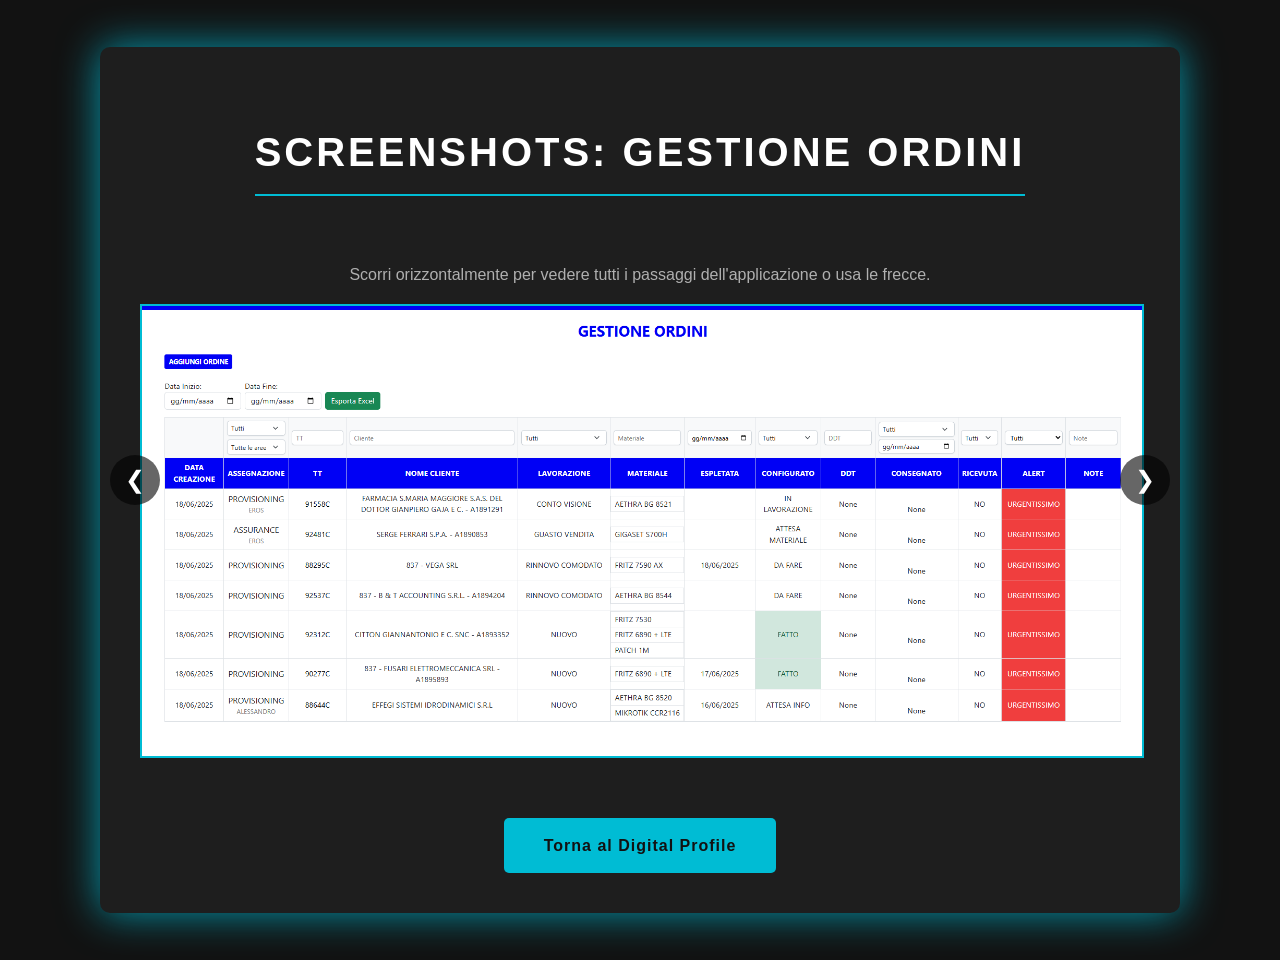
==== progetto1-screenshots.html @ 1b7b451c "Aggiunti files" ====
<!DOCTYPE html>
<html lang="it">
  <head>
    <meta charset="UTF-8" />
    <meta name="viewport" content="width=device-width, initial-scale=1.0" />
    <title>Screenshots: Gestionale Ordini</title>
    <link rel="stylesheet" href="style.css" />
    <style>
      /* Stile specifico per questa pagina, che usa elementi dal CSS principale */
      body {
        background-color: var(--primary-dark);
        color: var(--text-light);
        display: flex;
        justify-content: center;
        align-items: center;
        min-height: 100vh;
        margin: 0;
        padding: 30px 0;
        font-family: "Inter", sans-serif;
        overflow-x: hidden; /* Per prevenire lo scroll orizzontale non desiderato su mobile */
      }

      .lightbox-content-page {
        background-color: var(--secondary-dark);
        padding: 40px;
        border-radius: 10px;
        max-width: 90%;
        width: 1000px; /* Larghezza maggiore per la galleria */
        text-align: center;
        box-shadow: 0 0 40px rgba(0, 188, 212, 0.8); /* Ombra azzurra */
        position: relative; /* Necessario per posizionare i pulsanti */
      }

      /* Sovrascrivi lo stile della galleria nel contesto di questa pagina */
      .screenshot-gallery-modal {
        height: 450px; /* Altezza maggiore */
        border: 2px solid var(--accent);
        margin-bottom: 30px;
        position: relative; /* Per posizionare le frecce se fossero interne */

        /* Le proprietà di scorrimento (display: flex, overflow-x: scroll, ecc.)
               sono già definite nel file style2.css sotto .screenshot-gallery-modal */
      }

      @media (max-width: 768px) {
        .screenshot-gallery-modal {
          height: 300px;
        }
        .lightbox-content-page {
          padding: 20px;
        }
      }
    </style>
  </head>
  <body>
    <div class="lightbox-content-page">
      <h2>Screenshots: Gestione Ordini</h2>
      <p style="color: var(--text-muted)">
        Scorri orizzontalmente per vedere tutti i passaggi dell'applicazione o
        usa le frecce.
      </p>

      <div class="screenshot-gallery-modal" id="galleryPage">
        <img
          src="Dashboard.png"
          alt="Gestionale Ordini - Dashboard"
          class="gallery-image-modal"
        />
        <img
          src="MAC.png"
          alt="Gestionale Ordini - Pagina Ordini"
          class="gallery-image-modal"
        />
        <img
          src="Utenti.png"
          alt="Gestionale Ordini - Form Esportazione"
          class="gallery-image-modal"
        />
        <img
          src="Materiale.png"
          alt="Gestionale Ordini - Report Finale"
          class="gallery-image-modal"
        />
      </div>

      <button
        class="nav-button prev"
        onclick="scrollGallery('galleryPage', -1)"
      >
        &#10094;
      </button>
      <button class="nav-button next" onclick="scrollGallery('galleryPage', 1)">
        &#10095;
      </button>

      <a href="index.html" class="cta-button"
        >Torna al Digital Profile</a
      >
    </div>

    <script>
      function scrollGallery(galleryId, direction) {
        const gallery = document.getElementById(galleryId);
        if (!gallery) return;

        const scrollAmount = gallery.clientWidth;

        gallery.scrollBy({
          left: scrollAmount * direction,
          behavior: "smooth",
        });
      }
    </script>
  </body>
</html>
---- style.css ----
/* --- COLORI E FONT (AZZURRO) --- */
:root {
  /* Palette Tech Noir / Moderno (con Azzurro Brillante) */
  --primary-dark: #121212; /* Nero Profondo per sfondo principale */
  --secondary-dark: #1e1e1e; /* Grigio Molto Scuro per le sezioni alternate */
  --text-light: #ffffff; /* Testo bianco puro */
  --text-muted: #b0b0b0; /* Grigio chiaro per sottotitoli e bordi */
  --accent: #00bcd4; /* AZZURRO BRILLANTE: Accento */
  --accent-hover: #0097a7; /* Versione più scura al passaggio del mouse */
}

body {
  font-family: "Inter", "Segoe UI", Tahoma, Geneva, Verdana, sans-serif;
  margin: 0;
  padding: 0;
  background-color: var(--primary-dark);
  color: var(--text-light);
  line-height: 1.6;
}

.container {
  width: 90%;
  max-width: 1200px;
  margin: 0 auto;
  padding: 20px 0;
}

/* --- HEADER / NAVIGAZIONE --- */
header {
  background-color: var(--primary-dark);
  border-bottom: 2px solid var(--secondary-dark);
  padding: 15px 0;
  position: sticky;
  top: 0;
  z-index: 1000;
  box-shadow: 0 4px 10px rgba(0, 0, 0, 0.4);
}

header .container {
  display: flex;
  justify-content: space-between;
  align-items: center;
}

header h1 {
  margin: 0;
  font-size: 1.8em;
  color: var(--accent);
  letter-spacing: 1px;
  flex-shrink: 0;
}

nav ul {
  list-style: none;
  padding: 0;
  margin: 0;
  display: flex;
}

nav ul li a {
  color: var(--text-muted);
  text-decoration: none;
  font-weight: 500;
  margin-left: 30px;
  padding-bottom: 5px;
  transition: color 0.3s;
}

nav ul li a:hover {
  color: var(--accent);
  border-bottom: 2px solid var(--accent);
}

/* --- SEZIONI GENERALI --- */
section {
  padding: 100px 0;
  text-align: center;
}

#about,
#education {
  background-color: var(--secondary-dark);
}

h2 {
  font-size: 2.5em;
  margin-bottom: 50px;
  color: var(--text-light);
  text-transform: uppercase;
  letter-spacing: 3px;
  border-bottom: 2px solid var(--accent);
  display: inline-block;
  padding-bottom: 10px;
}

/* --- HERO SECTION --- */
.hero {
  background-color: var(--primary-dark);
  padding: 150px 0;
}

.hero-content {
  max-width: 800px;
  margin: 0 auto;
  display: flex;
  flex-direction: column;
  align-items: center;
  justify-content: center;
}

.profile-pic {
  width: 200px;
  height: 200px;
  border-radius: 50%;
  object-fit: cover;
  margin-bottom: 30px;
  border: 5px solid var(--accent);
  box-shadow: 0 0 20px rgba(0, 188, 212, 0.6);
}

.hero h2 {
  font-size: 3.5em;
  color: var(--text-light);
  margin-bottom: 10px;
  border-bottom: none;
}

.hero p {
  font-size: 1.4em;
  color: var(--accent);
  margin-bottom: 30px;
}

.social-link {
  color: var(--accent);
  text-decoration: none;
  margin: 0 15px;
  font-weight: bold;
  transition: color 0.3s;
}

.social-link:hover {
  color: var(--text-light);
}

/* --- CTA BUTTON --- */
.cta-button {
  display: inline-block;
  background-color: var(--accent);
  color: var(--primary-dark);
  padding: 15px 40px;
  text-decoration: none;
  border-radius: 5px;
  margin-top: 30px;
  font-weight: bold;
  letter-spacing: 1px;
  transition: background-color 0.3s, box-shadow 0.3s;
}

.cta-button:hover {
  background-color: var(--accent-hover);
  box-shadow: 0 0 15px rgba(0, 188, 212, 0.8);
}

/* --- ABOUT SECTION --- */
.about-text {
  max-width: 900px;
  margin: 0 auto;
  text-align: left;
}

.about-text p {
  margin-bottom: 20px;
  color: var(--text-muted);
}

/* --- EDUCATION/EXPERIENCE SECTION --- */
.section-block {
  text-align: left;
  max-width: 900px;
  margin: 40px auto;
  padding: 30px;
  background-color: var(--primary-dark);
  border-radius: 10px;
  box-shadow: 0 0 10px rgba(0, 0, 0, 0.5);
  border: 1px solid var(--secondary-dark);
}

.section-block h3 {
  color: var(--accent);
  padding-bottom: 10px;
  margin-bottom: 20px;
}

.entry {
  margin-bottom: 30px;
  padding-left: 15px;
  border-left: 3px solid var(--accent-hover);
}

.entry h4 {
  color: var(--text-light);
  margin-bottom: 5px;
  font-size: 1.3em;
}

.entry .meta {
  color: var(--text-muted);
  font-style: italic;
  margin-bottom: 15px;
  display: block;
}

.entry ul {
  list-style: none;
  padding-left: 0;
}

.entry li:before {
  content: "→";
  color: var(--accent);
  font-weight: bold;
  display: inline-block;
  width: 1em;
  margin-left: -1em;
}

/* --- SKILLS GRID --- */
.skills-grid {
  display: flex;
  justify-content: center;
  gap: 40px;
  margin-bottom: 60px;
}

.skill-category {
  text-align: left;
  background-color: var(--primary-dark);
  padding: 30px;
  border-radius: 10px;
  width: 350px;
  box-shadow: 0 0 15px rgba(0, 188, 212, 0.2);
}

.skill-category h3 {
  color: var(--accent);
  font-size: 1.8em;
  margin-top: 0;
  border-bottom: 1px solid var(--text-muted);
  padding-bottom: 10px;
}

.skill-category ul {
  list-style: none;
  padding: 0;
}

.skill-category li {
  padding: 10px 0;
  border-bottom: 1px dashed var(--secondary-dark);
  color: var(--text-light);
}

/* --- PORTFOLIO --- */
.portfolio {
  background-color: var(--primary-dark);
}

.project-grid {
  display: grid;
  grid-template-columns: repeat(auto-fit, minmax(350px, 1fr));
  gap: 40px;
  margin-top: 60px;
}

.project-card {
  background-color: var(--secondary-dark);
  padding: 25px;
  border-radius: 10px;
  text-align: left;
  transition: transform 0.3s, box-shadow 0.3s;
  border-top: 5px solid var(--accent);
}

.project-card:hover {
  transform: translateY(-8px);
  box-shadow: 0 15px 30px rgba(0, 0, 0, 0.7);
}

/* Placeholder visivo per la galleria nella card principale */
.screenshot-placeholder {
  width: 100%;
  height: 200px;
  background-color: #2a2a2a;
  color: var(--text-muted);
  display: flex;
  align-items: center;
  justify-content: center;
  border-radius: 5px;
  margin-bottom: 15px;
  font-style: italic;
  font-size: 0.9em;
}

.project-card h3 {
  color: var(--accent);
  margin-top: 0;
}

.lightbox-trigger {
  color: var(--accent);
  text-decoration: underline;
  cursor: pointer;
  font-weight: bold;
  display: inline-block;
  margin-top: 10px;
}

.lightbox-trigger:hover {
  color: var(--text-light);
}

/* --- CONTATTI (FORM) --- */
.contact {
  background-color: var(--secondary-dark);
}

.contact form {
  display: flex;
  flex-direction: column;
  max-width: 500px;
  margin: 0 auto;
  text-align: left;
}

.contact input[type="text"],
.contact input[type="email"],
.contact textarea {
  padding: 18px;
  margin-bottom: 25px;
  border: 1px solid var(--accent);
  border-radius: 5px;
  background-color: #2a2a2a;
  color: var(--text-light);
  font-size: 1em;
  transition: border-color 0.3s;
}

.contact input:focus,
.contact textarea:focus {
  border-color: var(--text-light);
  outline: none;
  box-shadow: 0 0 10px rgba(0, 188, 212, 0.5);
}

.contact input::placeholder,
.contact textarea::placeholder {
  color: var(--text-muted);
  opacity: 1;
}

/* --- FOOTER --- */
footer {
  background-color: var(--primary-dark);
  border-top: 2px solid var(--secondary-dark);
  padding: 30px 0;
  text-align: center;
  font-size: 0.9em;
  color: var(--text-muted);
}

footer a {
  color: var(--accent);
  text-decoration: none;
}

/* --- STILI DELLA GALLERIA SCORREVOLE (Usati in progetto1-screenshots.html) --- */

.screenshot-gallery-modal {
  position: relative;
  display: flex;
  overflow-x: scroll;
  overflow-y: hidden;
  width: 100%;
  scroll-snap-type: x mandatory;
}

.gallery-image-modal {
  flex-shrink: 0;
  width: 100%;
  height: 100%;
  /* AGGIORNATO: Riempie completamente l'area eliminando gli spazi vuoti laterali */
  object-fit: cover;
  scroll-snap-align: start;
}

/* Nascondi la barra di scorrimento (per un look pulito) */
.screenshot-gallery-modal::-webkit-scrollbar {
  display: none;
}

.screenshot-gallery-modal {
  -ms-overflow-style: none;
  scrollbar-width: none;
}

/* --- STILI PER LE FRECCE DI NAVIGAZIONE --- */
.nav-button {
  /* Posiziona i pulsanti rispetto al contenitore lightbox-content-page */
  position: absolute;
  top: 50%;
  transform: translateY(-50%);
  background: rgba(0, 0, 0, 0.6);
  color: var(--text-light);
  border: none;
  padding: 10px;
  cursor: pointer;
  font-size: 1.5em;
  z-index: 10;
  transition: background 0.3s, color 0.3s;
  border-radius: 50%;
  width: 50px;
  height: 50px;
  display: flex;
  justify-content: center;
  align-items: center;
}

.nav-button:hover {
  background: var(--accent);
  color: var(--primary-dark);
  box-shadow: 0 0 10px rgba(0, 188, 212, 0.7);
}

.nav-button.prev {
  left: 10px;
}

.nav-button.next {
  right: 10px;
}

/* --- MEDIA QUERY (Mobile Responsiveness) --- */
@media (max-width: 992px) {
  .skills-grid {
    flex-direction: column;
    gap: 20px;
  }
  .skill-category {
    width: 100%;
  }
  .project-grid {
    grid-template-columns: 1fr;
  }
}
@media (max-width: 768px) {
  header .container {
    flex-direction: column;
    text-align: center;
  }
  nav {
    margin-left: 0;
    margin-top: 15px;
  }
  nav ul {
    justify-content: center;
    flex-wrap: wrap;
  }
  nav ul li a {
    margin: 5px 10px;
  }
  .hero h2 {
    font-size: 2.5em;
  }
  section {
    padding: 60px 0;
  }
  .nav-button {
    width: 40px;
    height: 40px;
    font-size: 1.2em;
  }
  .nav-button.prev {
    left: 5px;
  }
  .nav-button.next {
    right: 5px;
  }
}
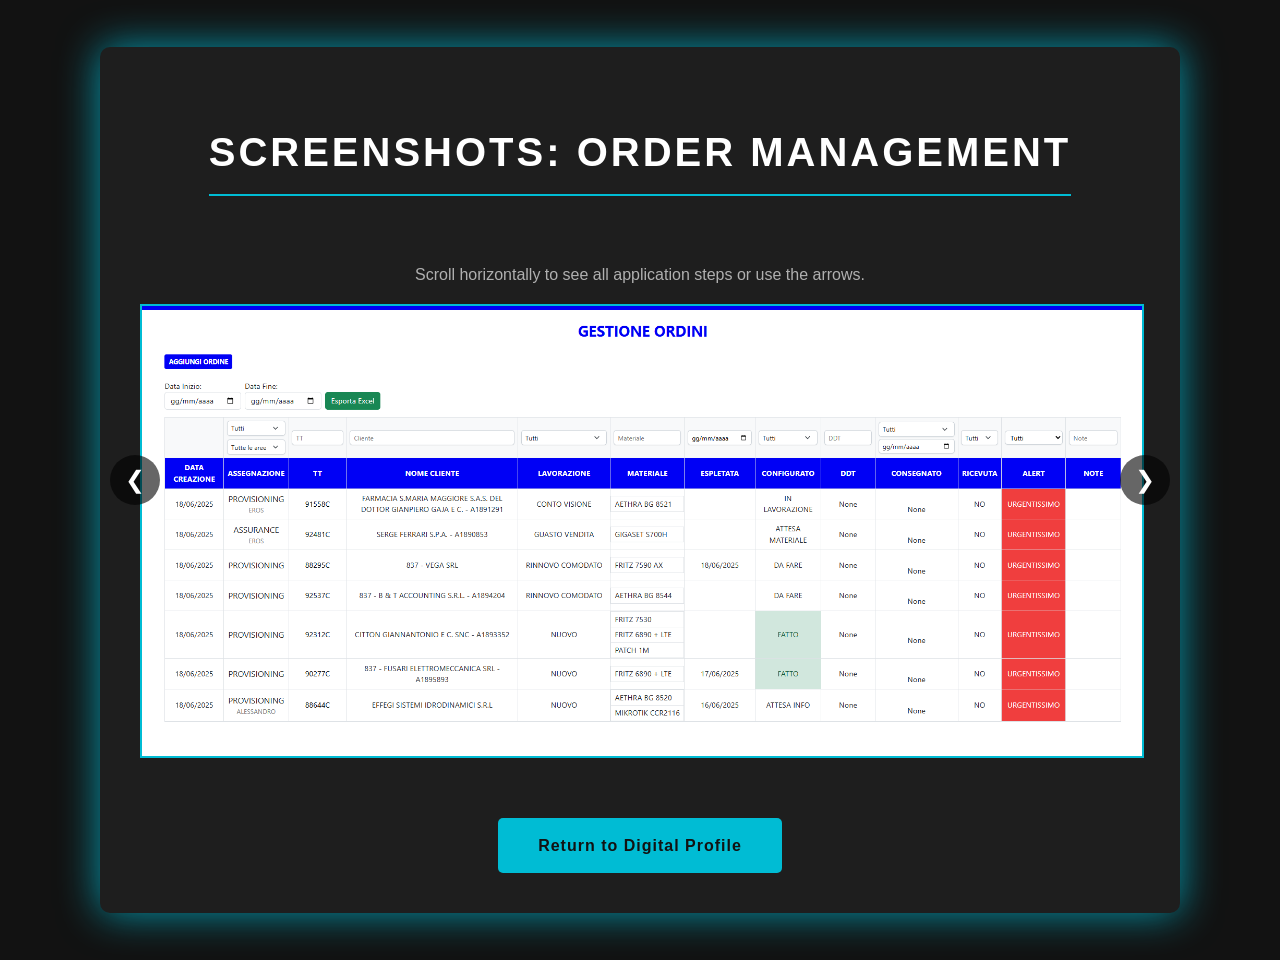
==== commit fec06849: "modificati files" ====
--- a/progetto1-screenshots.html
+++ b/progetto1-screenshots.html
@@ -1,12 +1,12 @@
 <!DOCTYPE html>
-<html lang="it">
+<html lang="en">
   <head>
     <meta charset="UTF-8" />
     <meta name="viewport" content="width=device-width, initial-scale=1.0" />
-    <title>Screenshots: Gestionale Ordini</title>
+    <title>Screenshots: Order Management</title>
     <link rel="stylesheet" href="style.css" />
     <style>
-      /* Stile specifico per questa pagina, che usa elementi dal CSS principale */
+      /* Specific style for this page, which uses elements from the main CSS */
       body {
         background-color: var(--primary-dark);
         color: var(--text-light);
@@ -17,7 +17,7 @@
         margin: 0;
         padding: 30px 0;
         font-family: "Inter", sans-serif;
-        overflow-x: hidden; /* Per prevenire lo scroll orizzontale non desiderato su mobile */
+        overflow-x: hidden; /* To prevent unwanted horizontal scroll on mobile */
       }
 
       .lightbox-content-page {
@@ -25,21 +25,21 @@
         padding: 40px;
         border-radius: 10px;
         max-width: 90%;
-        width: 1000px; /* Larghezza maggiore per la galleria */
+        width: 1000px; /* Wider width for the gallery */
         text-align: center;
-        box-shadow: 0 0 40px rgba(0, 188, 212, 0.8); /* Ombra azzurra */
-        position: relative; /* Necessario per posizionare i pulsanti */
+        box-shadow: 0 0 40px rgba(0, 188, 212, 0.8); /* Blue shadow */
+        position: relative; /* Needed to position the buttons */
       }
 
-      /* Sovrascrivi lo stile della galleria nel contesto di questa pagina */
+      /* Override gallery style in the context of this page */
       .screenshot-gallery-modal {
-        height: 450px; /* Altezza maggiore */
+        height: 450px; /* Taller height */
         border: 2px solid var(--accent);
         margin-bottom: 30px;
-        position: relative; /* Per posizionare le frecce se fossero interne */
+        position: relative; /* For positioning arrows if they were internal */
 
-        /* Le proprietà di scorrimento (display: flex, overflow-x: scroll, ecc.)
-               sono già definite nel file style2.css sotto .screenshot-gallery-modal */
+        /* The scrolling properties (display: flex, overflow-x: scroll, etc.)
+                   are already defined in the style.css file under .screenshot-gallery-modal */
       }
 
       @media (max-width: 768px) {
@@ -54,31 +54,30 @@
   </head>
   <body>
     <div class="lightbox-content-page">
-      <h2>Screenshots: Gestione Ordini</h2>
+      <h2>Screenshots: Order Management</h2>
       <p style="color: var(--text-muted)">
-        Scorri orizzontalmente per vedere tutti i passaggi dell'applicazione o
-        usa le frecce.
+        Scroll horizontally to see all application steps or use the arrows.
       </p>
 
       <div class="screenshot-gallery-modal" id="galleryPage">
         <img
           src="Dashboard.png"
-          alt="Gestionale Ordini - Dashboard"
+          alt="Order Management - Dashboard"
           class="gallery-image-modal"
         />
         <img
           src="MAC.png"
-          alt="Gestionale Ordini - Pagina Ordini"
+          alt="Order Management - Orders Page"
           class="gallery-image-modal"
         />
         <img
           src="Utenti.png"
-          alt="Gestionale Ordini - Form Esportazione"
+          alt="Order Management - Export Form"
           class="gallery-image-modal"
         />
         <img
           src="Materiale.png"
-          alt="Gestionale Ordini - Report Finale"
+          alt="Order Management - Final Report"
           class="gallery-image-modal"
         />
       </div>
@@ -93,9 +92,7 @@
         &#10095;
       </button>
 
-      <a href="index.html" class="cta-button"
-        >Torna al Digital Profile</a
-      >
+      <a href="index.html" class="cta-button">Return to Digital Profile</a>
     </div>
 
     <script>
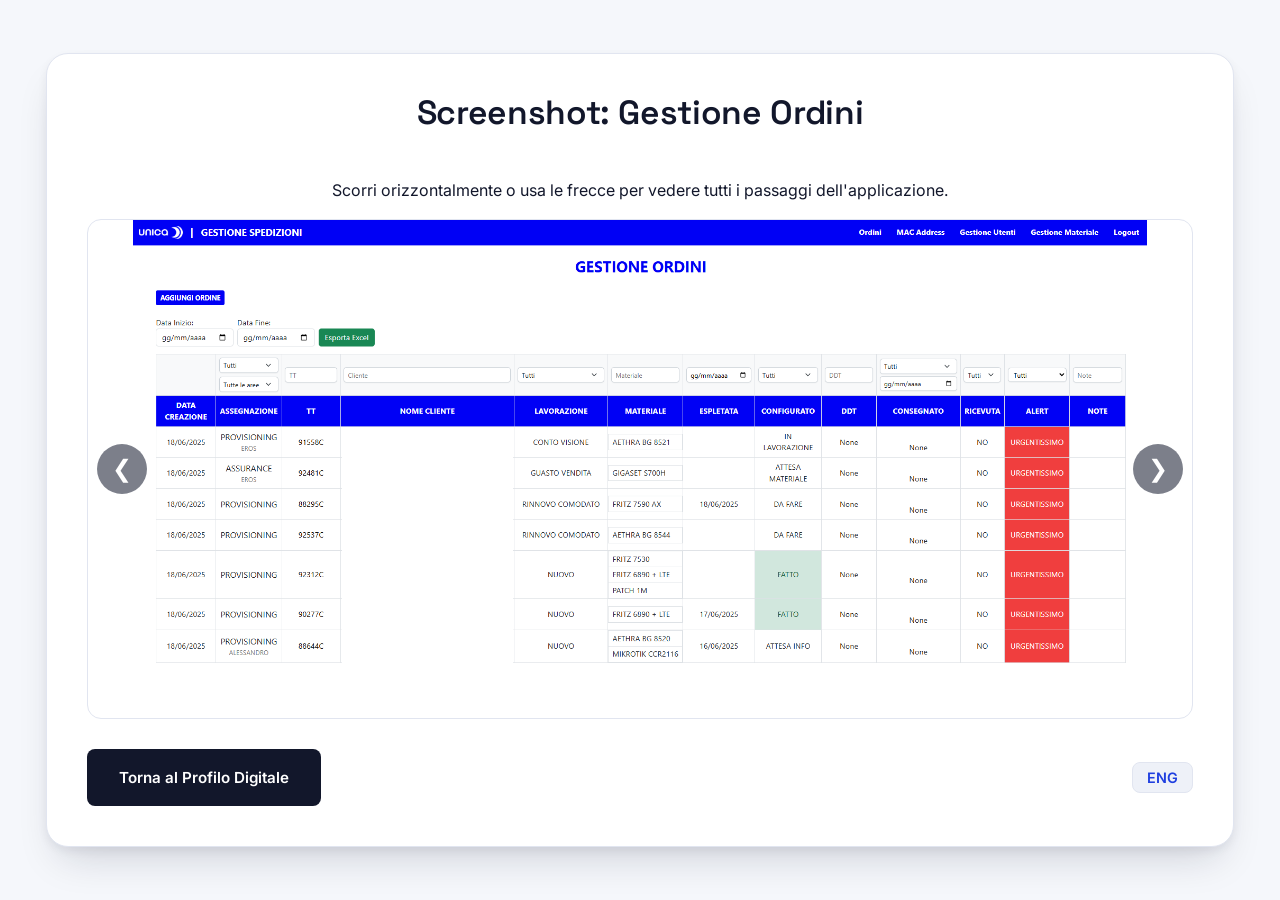
==== commit 245ca4cc: "Modificato completamente sito" ====
--- a/progetto1-screenshots.html
+++ b/progetto1-screenshots.html
@@ -1,112 +1,180 @@
-<!DOCTYPE html>
-<html lang="en">
+<!doctype html>
+<html lang="it">
   <head>
     <meta charset="UTF-8" />
     <meta name="viewport" content="width=device-width, initial-scale=1.0" />
-    <title>Screenshots: Order Management</title>
+    <title>Screenshot: Gestione Ordini</title>
+    <link rel="icon" type="image/png" href="img/logo.jpeg" sizes="32x32" />
+    <link
+      href="https://fonts.googleapis.com/css2?family=Space+Grotesk:wght@500;600;700&family=Inter:wght@400;500;600&display=swap"
+      rel="stylesheet"
+    />
     <link rel="stylesheet" href="style.css" />
     <style>
-      /* Specific style for this page, which uses elements from the main CSS */
       body {
-        background-color: var(--primary-dark);
-        color: var(--text-light);
+        background-color: var(--bg);
+        color: var(--ink);
         display: flex;
         justify-content: center;
         align-items: center;
         min-height: 100vh;
         margin: 0;
-        padding: 30px 0;
-        font-family: "Inter", sans-serif;
-        overflow-x: hidden; /* To prevent unwanted horizontal scroll on mobile */
+        padding: 30px 15px;
       }
-
       .lightbox-content-page {
-        background-color: var(--secondary-dark);
+        background-color: var(--surface);
         padding: 40px;
-        border-radius: 10px;
-        max-width: 90%;
-        width: 1000px; /* Wider width for the gallery */
+        border-radius: var(--radius-l);
+        max-width: 1200px;
+        width: 95%;
         text-align: center;
-        box-shadow: 0 0 40px rgba(0, 188, 212, 0.8); /* Blue shadow */
-        position: relative; /* Needed to position the buttons */
+        box-shadow: var(--shadow-card-hover);
+        border: 1px solid var(--border);
       }
-
-      /* Override gallery style in the context of this page */
+      .gallery-container {
+        position: relative;
+        margin-bottom: 30px;
+      }
       .screenshot-gallery-modal {
-        height: 450px; /* Taller height */
-        border: 2px solid var(--accent);
-        margin-bottom: 30px;
-        position: relative; /* For positioning arrows if they were internal */
-
-        /* The scrolling properties (display: flex, overflow-x: scroll, etc.)
-                   are already defined in the style.css file under .screenshot-gallery-modal */
+        height: 500px;
+        border: 1px solid var(--border);
+        border-radius: var(--radius-m);
       }
-
+      .page-actions {
+        display: flex;
+        justify-content: space-between;
+        align-items: center;
+        margin-top: 30px;
+        flex-wrap: wrap;
+        gap: 15px;
+      }
       @media (max-width: 768px) {
-        .screenshot-gallery-modal {
-          height: 300px;
-        }
         .lightbox-content-page {
           padding: 20px;
+        }
+        .screenshot-gallery-modal {
+          height: 250px;
+        }
+        .page-actions {
+          justify-content: center;
         }
       }
     </style>
   </head>
   <body>
     <div class="lightbox-content-page">
-      <h2>Screenshots: Order Management</h2>
-      <p style="color: var(--text-muted)">
-        Scroll horizontally to see all application steps or use the arrows.
+      <h2 data-lang-key="title">Screenshot: Gestione Ordini</h2>
+      <p data-lang-key="instructions">
+        Scorri orizzontalmente o usa le frecce per vedere tutti i passaggi
+        dell'applicazione.
       </p>
 
-      <div class="screenshot-gallery-modal" id="galleryPage">
-        <img
-          src="Dashboard.png"
-          alt="Order Management - Dashboard"
-          class="gallery-image-modal"
-        />
-        <img
-          src="MAC.png"
-          alt="Order Management - Orders Page"
-          class="gallery-image-modal"
-        />
-        <img
-          src="Utenti.png"
-          alt="Order Management - Export Form"
-          class="gallery-image-modal"
-        />
-        <img
-          src="Materiale.png"
-          alt="Order Management - Final Report"
-          class="gallery-image-modal"
-        />
+      <div class="gallery-container">
+        <div class="screenshot-gallery-modal" id="galleryPage">
+          <img
+            src="img/Dashboard.png"
+            data-lang-alt="alt_dashboard"
+            alt="Gestione Ordini - Dashboard"
+            class="gallery-image-modal"
+          />
+          <img
+            src="img/MAC.png"
+            data-lang-alt="alt_orders"
+            alt="Gestione Ordini - Pagina Ordini"
+            class="gallery-image-modal"
+          />
+          <img
+            src="img/Utenti.png"
+            data-lang-alt="alt_export"
+            alt="Gestione Ordini - Form Esportazione"
+            class="gallery-image-modal"
+          />
+          <img
+            src="img/Materiale.png"
+            data-lang-alt="alt_report"
+            alt="Gestione Ordini - Report Finale"
+            class="gallery-image-modal"
+          />
+        </div>
+        <button
+          class="nav-button prev"
+          onclick="scrollGallery('galleryPage', -1)"
+        >
+          &#10094;
+        </button>
+        <button
+          class="nav-button next"
+          onclick="scrollGallery('galleryPage', 1)"
+        >
+          &#10095;
+        </button>
       </div>
 
-      <button
-        class="nav-button prev"
-        onclick="scrollGallery('galleryPage', -1)"
-      >
-        &#10094;
-      </button>
-      <button class="nav-button next" onclick="scrollGallery('galleryPage', 1)">
-        &#10095;
-      </button>
-
-      <a href="index.html" class="cta-button">Return to Digital Profile</a>
+      <div class="page-actions">
+        <a href="index.html" class="cta-button" data-lang-key="return_button"
+          >Torna al Profilo Digitale</a
+        >
+        <button id="lang-switcher" class="lang-button">ENG</button>
+      </div>
     </div>
 
     <script>
       function scrollGallery(galleryId, direction) {
         const gallery = document.getElementById(galleryId);
         if (!gallery) return;
-
         const scrollAmount = gallery.clientWidth;
-
         gallery.scrollBy({
           left: scrollAmount * direction,
           behavior: "smooth",
         });
       }
+
+      const translations = {
+        it: {
+          title: "Screenshot: Gestione Ordini",
+          instructions:
+            "Scorri orizzontalmente o usa le frecce per vedere tutti i passaggi dell'applicazione.",
+          return_button: "Torna al Profilo Digitale",
+          alt_dashboard: "Gestione Ordini - Dashboard",
+          alt_orders: "Gestione Ordini - Pagina Ordini",
+          alt_export: "Gestione Ordini - Form Esportazione",
+          alt_report: "Gestione Ordini - Report Finale",
+        },
+        en: {
+          title: "Screenshots: Order Management",
+          instructions:
+            "Scroll horizontally to see all application steps or use the arrows.",
+          return_button: "Return to Digital Profile",
+          alt_dashboard: "Order Management - Dashboard",
+          alt_orders: "Order Management - Orders Page",
+          alt_export: "Order Management - Export Form",
+          alt_report: "Order Management - Final Report",
+        },
+      };
+
+      document.addEventListener("DOMContentLoaded", () => {
+        const langSwitcher = document.getElementById("lang-switcher");
+        let currentLang = document.documentElement.lang || "it";
+
+        function setLanguage(lang) {
+          document.documentElement.lang = lang;
+          langSwitcher.textContent = lang === "it" ? "ENG" : "ITA";
+          document.querySelectorAll("[data-lang-key]").forEach((el) => {
+            const key = el.getAttribute("data-lang-key");
+            if (translations[lang][key]) el.innerHTML = translations[lang][key];
+          });
+          document.querySelectorAll("[data-lang-alt]").forEach((el) => {
+            const key = el.getAttribute("data-lang-alt");
+            if (translations[lang][key]) el.alt = translations[lang][key];
+          });
+        }
+
+        langSwitcher.addEventListener("click", () => {
+          currentLang = currentLang === "it" ? "en" : "it";
+          setLanguage(currentLang);
+        });
+        setLanguage(currentLang);
+      });
     </script>
   </body>
 </html>
--- a/style.css
+++ b/style.css
@@ -1,53 +1,111 @@
-/* --- COLORI E FONT (AZZURRO) --- */
+/* ==========================================================
+   TOKENS
+   ========================================================== */
 :root {
-  /* Palette Tech Noir / Moderno (con Azzurro Brillante) */
-  --primary-dark: #121212; /* Nero Profondo per sfondo principale */
-  --secondary-dark: #1e1e1e; /* Grigio Molto Scuro per le sezioni alternate */
-  --text-light: #ffffff; /* Testo bianco puro */
-  --text-muted: #b0b0b0; /* Grigio chiaro per sottotitoli e bordi */
-  --accent: #00bcd4; /* AZZURRO BRILLANTE: Accento */
-  --accent-hover: #0097a7; /* Versione più scura al passaggio del mouse */
+  --bg: #f5f7fb;
+  --surface: #ffffff;
+  --surface-alt: #eef1f8;
+  --ink: #12172b;
+  --ink-muted: #5b6478;
+  --border: #e1e5f0;
+
+  --accent: #3355ff;
+  --accent-ink: #1f3fe0;
+  --accent-2: #00c2a8;
+
+  --font-display: "Space Grotesk", "Inter", sans-serif;
+  --font-body: "Inter", sans-serif;
+
+  --radius-s: 8px;
+  --radius-m: 14px;
+  --radius-l: 22px;
+
+  --shadow-card:
+    0 1px 2px rgba(18, 23, 43, 0.04), 0 12px 28px -12px rgba(18, 23, 43, 0.12);
+  --shadow-card-hover:
+    0 4px 10px rgba(18, 23, 43, 0.06), 0 22px 40px -14px rgba(18, 23, 43, 0.18);
+  --shadow-glow: 0 0 40px -10px var(--accent);
+}
+
+* {
+  box-sizing: border-box;
+}
+
+html {
+  scroll-behavior: smooth;
+  /* RIMOSSO OVERFLOW-X HIDDEN - PERMETTE ALLA NAVBAR DI ESSERE STICKY */
 }
 
 body {
-  font-family: "Inter", "Segoe UI", Tahoma, Geneva, Verdana, sans-serif;
+  font-family: var(--font-body);
   margin: 0;
   padding: 0;
-  background-color: var(--primary-dark);
-  color: var(--text-light);
-  line-height: 1.6;
+  background-color: var(--bg);
+  color: var(--ink);
+  line-height: 1.65;
+  -webkit-font-smoothing: antialiased;
+  /* AGGIUNTO OVERFLOW-X CLIP - BLOCCA LO SCROLL ORIZZONTALE MA NON ROMPE LA NAVBAR */
+  overflow-x: clip;
 }
 
 .container {
   width: 90%;
-  max-width: 1200px;
+  max-width: 1180px;
   margin: 0 auto;
   padding: 20px 0;
 }
 
-/* --- HEADER / NAVIGAZIONE --- */
+h1,
+h2,
+h3,
+h4 {
+  font-family: var(--font-display);
+  color: var(--ink);
+  line-height: 1.15;
+  margin: 0;
+}
+
+a {
+  color: inherit;
+  text-decoration: none;
+}
+
+strong {
+  color: var(--accent-ink);
+  font-weight: 600;
+}
+
+/* ==========================================================
+   HEADER (Ora rimarrà sempre in alto)
+   ========================================================== */
 header {
-  background-color: var(--primary-dark);
-  border-bottom: 2px solid var(--secondary-dark);
-  padding: 15px 0;
+  background-color: rgba(245, 247, 251, 0.85);
+  backdrop-filter: blur(10px);
+  -webkit-backdrop-filter: blur(10px);
+  border-bottom: 1px solid var(--border);
+  padding: 8px 0;
   position: sticky;
   top: 0;
   z-index: 1000;
-  box-shadow: 0 4px 10px rgba(0, 0, 0, 0.4);
-}
-
-header .container {
+  transition: box-shadow 0.3s ease;
+}
+
+.header-inner {
+  padding: 12px 0;
   display: flex;
   justify-content: space-between;
   align-items: center;
 }
 
-header h1 {
-  margin: 0;
-  font-size: 1.8em;
+.brand {
+  font-family: var(--font-display);
+  font-weight: 600;
+  font-size: 1.15em;
+  letter-spacing: -0.01em;
+  transition: color 0.2s ease;
+}
+.brand:hover {
   color: var(--accent);
-  letter-spacing: 1px;
-  flex-shrink: 0;
 }
 
 nav ul {
@@ -55,326 +113,641 @@
   padding: 0;
   margin: 0;
   display: flex;
+  align-items: center;
 }
 
 nav ul li a {
-  color: var(--text-muted);
+  color: var(--ink-muted);
+  font-weight: 500;
+  font-size: 0.95em;
+  margin-left: 34px;
+  padding-bottom: 4px;
+  border-bottom: 2px solid transparent;
+  transition:
+    color 0.2s ease,
+    border-color 0.2s ease;
+}
+
+nav ul li a:hover {
+  color: var(--ink);
+  border-bottom-color: var(--accent);
+}
+
+.lang-button {
+  font-family: var(--font-body);
+  font-weight: 600;
+  font-size: 0.9em;
+  color: var(--accent-ink);
+  background-color: var(--surface-alt);
+  border: 1px solid var(--border);
+  border-radius: var(--radius-s);
+  padding: 6px 14px;
+  margin-left: 30px;
+  cursor: pointer;
+  transition:
+    background-color 0.2s ease,
+    color 0.2s ease,
+    transform 0.2s ease;
+}
+
+.lang-button:hover {
+  background-color: var(--accent);
+  color: var(--surface);
+  transform: translateY(-1px);
+}
+
+/* ==========================================================
+   GENERAL SECTIONS & TITOLI
+   ========================================================== */
+section {
+  padding: 110px 0;
+}
+
+#about {
+  background-color: var(--surface);
+  position: relative;
+  z-index: 1;
+}
+
+#education {
+  background-color: var(--bg);
+}
+
+h2 {
+  font-size: 2.1em;
+  font-weight: 600;
+  letter-spacing: -0.01em;
+  margin-bottom: 44px;
+}
+
+/* ==========================================================
+   EFFETTO SPOTLIGHT
+   ========================================================== */
+.spotlight-effect {
+  position: relative;
+  overflow: hidden;
+}
+
+.spotlight-effect::before {
+  content: "";
+  position: absolute;
+  left: var(--mouse-x, 50%);
+  top: var(--mouse-y, 50%);
+  width: 350px;
+  height: 350px;
+  background: radial-gradient(
+    circle at center,
+    rgba(51, 85, 255, 0.15) 0%,
+    rgba(51, 85, 255, 0) 70%
+  );
+  transform: translate(-50%, -50%);
+  opacity: 0;
+  transition: opacity 0.4s ease;
+  pointer-events: none;
+  z-index: 0;
+}
+
+.spotlight-effect:hover::before {
+  opacity: 1;
+}
+
+.skill-category > *,
+.project-card > *,
+.timeline-body > * {
+  position: relative;
+  z-index: 1;
+}
+
+/* ==========================================================
+   HERO
+   ========================================================== */
+.hero {
+  background-color: var(--bg);
+  padding: 90px 0 120px;
+  overflow: hidden;
+}
+
+.hero-grid {
+  display: grid;
+  grid-template-columns: 1.05fr 0.95fr;
+  align-items: center;
+  gap: 40px;
+}
+
+.hero-content {
+  max-width: 560px;
+}
+
+.eyebrow-line {
+  color: var(--accent-ink);
+  font-weight: 600;
+  font-size: 0.95em;
+  margin: 0 0 18px;
+}
+
+.hero h1 {
+  font-size: 3em;
+  font-weight: 700;
+  letter-spacing: -0.02em;
+  margin-bottom: 22px;
+}
+
+.hero-lead {
+  font-size: 1.15em;
+  color: var(--ink-muted);
+  margin-bottom: 36px;
+  max-width: 480px;
+}
+
+.hero-actions {
+  display: flex;
+  align-items: center;
+  gap: 20px; /* Ridotto leggermente per far spazio al secondo bottone */
+  flex-wrap: wrap;
+}
+
+.contact-links {
+  display: flex;
+  gap: 22px;
+}
+
+.social-link {
+  color: var(--ink-muted);
   text-decoration: none;
-  font-weight: 500;
-  margin-left: 30px;
-  padding-bottom: 5px;
-  transition: color 0.3s;
-}
-
-nav ul li a:hover {
+  font-weight: 600;
+  font-size: 0.95em;
+  border-bottom: 1px solid var(--border);
+  padding-bottom: 2px;
+  transition:
+    color 0.2s ease,
+    border-color 0.2s ease;
+}
+
+.social-link:hover {
+  color: var(--accent-ink);
+  border-color: var(--accent);
+}
+
+/* --- BOTTONI (Principale e CV) --- */
+.cta-button {
+  display: inline-block;
+  background-color: var(--ink);
+  color: var(--surface);
+  padding: 14px 30px;
+  text-decoration: none;
+  border-radius: var(--radius-s);
+  font-weight: 600;
+  font-size: 0.95em;
+  border: 2px solid transparent;
+  cursor: pointer;
+  transition:
+    background-color 0.2s ease,
+    color 0.2s ease,
+    border-color 0.2s ease,
+    transform 0.2s ease,
+    box-shadow 0.2s ease;
+}
+
+.cta-button:hover {
+  background-color: var(--accent-ink);
+  transform: translateY(-2px);
+  box-shadow: var(--shadow-glow);
+}
+
+/* Stile per il bottone del CV (Secondario) */
+.cv-button {
+  background-color: transparent;
+  color: var(--ink);
+  border-color: var(--border);
+}
+
+.cv-button:hover {
+  background-color: var(--surface);
   color: var(--accent);
-  border-bottom: 2px solid var(--accent);
-}
-
-/* --- SEZIONI GENERALI --- */
-section {
-  padding: 100px 0;
-  text-align: center;
-}
-
-#about,
-#education {
-  background-color: var(--secondary-dark);
-}
-
-h2 {
-  font-size: 2.5em;
-  margin-bottom: 50px;
-  color: var(--text-light);
-  text-transform: uppercase;
-  letter-spacing: 3px;
-  border-bottom: 2px solid var(--accent);
-  display: inline-block;
-  padding-bottom: 10px;
-}
-
-/* --- HERO SECTION --- */
-.hero {
-  background-color: var(--primary-dark);
-  padding: 150px 0;
-}
-
-.hero-content {
-  max-width: 800px;
-  margin: 0 auto;
-  display: flex;
-  flex-direction: column;
+  border-color: var(--accent);
+  box-shadow: var(--shadow-card-hover);
+}
+
+.hero-visual {
+  perspective: 1400px;
+  height: 420px;
+  display: flex;
   align-items: center;
   justify-content: center;
 }
 
-.profile-pic {
-  width: 200px;
-  height: 200px;
+.stack-scene {
+  position: relative;
+  width: 260px;
+  height: 260px;
+  transform-style: preserve-3d;
+  transform: rotateX(18deg) rotateY(-28deg);
+  transition: transform 1s cubic-bezier(0.165, 0.84, 0.44, 1);
+}
+
+.stack-layer {
+  position: absolute;
+  left: 0;
+  width: 260px;
+  height: 84px;
+  border-radius: var(--radius-m);
+  display: flex;
+  flex-direction: column;
+  justify-content: center;
+  padding: 0 26px;
+  box-shadow: 0 20px 40px -12px rgba(18, 23, 43, 0.35);
+  border: 1px solid rgba(255, 255, 255, 0.25);
+  transition: transform 0.4s ease-out;
+}
+
+.stack-scene:hover .stack-layer {
+  transform: translateZ(var(--tz-hover, 0));
+}
+
+.layer-label,
+.layer-detail {
+  color: #ffffff;
+}
+.layer-label {
+  font-family: var(--font-display);
+  font-weight: 600;
+  font-size: 1.05em;
+}
+.layer-detail {
+  font-size: 0.8em;
+  color: rgba(255, 255, 255, 0.75);
+  margin-top: 3px;
+}
+
+.layer-network {
+  top: 0px;
+  transform: translateZ(90px);
+  background: linear-gradient(135deg, #12172b, #262d4a);
+  --tz-hover: 110px;
+}
+.layer-database {
+  top: 60px;
+  transform: translateZ(30px);
+  background: linear-gradient(135deg, #1f3fe0, #3355ff);
+  --tz-hover: 50px;
+}
+.layer-backend {
+  top: 120px;
+  transform: translateZ(-30px);
+  background: linear-gradient(135deg, #3355ff, #5c78ff);
+  --tz-hover: -10px;
+}
+.layer-frontend {
+  top: 180px;
+  transform: translateZ(-90px);
+  background: linear-gradient(135deg, #00a892, #00c2a8);
+  --tz-hover: -70px;
+}
+
+/* ==========================================================
+   ABOUT
+   ========================================================== */
+.about-grid {
+  display: grid;
+  grid-template-columns: 1.6fr 1fr;
+  gap: 70px;
+  align-items: start;
+}
+
+.about-text p {
+  margin: 0 0 20px;
+  color: var(--ink-muted);
+  max-width: 62ch;
+}
+.about-text p:last-child {
+  margin-bottom: 0;
+}
+.about-facts {
+  display: grid;
+  gap: 22px;
+  border-left: 1px solid var(--border);
+  padding-left: 32px;
+}
+.fact {
+  display: flex;
+  flex-direction: column;
+}
+.fact-number {
+  font-family: var(--font-display);
+  font-size: 2em;
+  font-weight: 700;
+  color: var(--accent-ink);
+  line-height: 1;
+}
+.fact-label {
+  color: var(--ink-muted);
+  font-size: 0.9em;
+  margin-top: 6px;
+}
+
+/* ==========================================================
+   EDUCATION — TIMELINE
+   ========================================================== */
+.timeline {
+  max-width: 780px;
+  margin: 0 auto;
+  position: relative;
+  padding-left: 34px;
+  border-left: 2px solid var(--border);
+}
+.timeline-item {
+  position: relative;
+  padding-bottom: 32px;
+  padding-top: 20px;
+  background-color: transparent;
+  border-radius: var(--radius-m);
+}
+.timeline-item:last-child {
+  padding-bottom: 20px;
+}
+
+.timeline-marker {
+  position: absolute;
+  left: -41px;
+  top: 24px;
+  width: 14px;
+  height: 14px;
   border-radius: 50%;
-  object-fit: cover;
-  margin-bottom: 30px;
-  border: 5px solid var(--accent);
-  box-shadow: 0 0 20px rgba(0, 188, 212, 0.6);
-}
-
-.hero h2 {
-  font-size: 3.5em;
-  color: var(--text-light);
+  background: var(--surface);
+  border: 3px solid var(--accent);
+  transition: transform 0.3s ease;
+}
+.timeline-item:hover .timeline-marker {
+  transform: scale(1.3);
+}
+
+.timeline-tag {
+  display: inline-block;
+  font-size: 0.78em;
+  font-weight: 600;
+  color: var(--accent-ink);
+  background: var(--surface-alt);
+  padding: 4px 10px;
+  border-radius: 100px;
   margin-bottom: 10px;
-  border-bottom: none;
-}
-
-.hero p {
-  font-size: 1.4em;
-  color: var(--accent);
-  margin-bottom: 30px;
-}
-
-.social-link {
-  color: var(--accent);
-  text-decoration: none;
-  margin: 0 15px;
-  font-weight: bold;
-  transition: color 0.3s;
-}
-
-.social-link:hover {
-  color: var(--text-light);
-}
-
-/* --- CTA BUTTON --- */
-.cta-button {
-  display: inline-block;
-  background-color: var(--accent);
-  color: var(--primary-dark);
-  padding: 15px 40px;
-  text-decoration: none;
-  border-radius: 5px;
-  margin-top: 30px;
-  font-weight: bold;
-  letter-spacing: 1px;
-  transition: background-color 0.3s, box-shadow 0.3s;
-}
-
-.cta-button:hover {
-  background-color: var(--accent-hover);
-  box-shadow: 0 0 15px rgba(0, 188, 212, 0.8);
-}
-
-/* --- ABOUT SECTION --- */
-.about-text {
-  max-width: 900px;
-  margin: 0 auto;
-  text-align: left;
-}
-
-.about-text p {
-  margin-bottom: 20px;
-  color: var(--text-muted);
-}
-
-/* --- EDUCATION/EXPERIENCE SECTION --- */
-.section-block {
-  text-align: left;
-  max-width: 900px;
-  margin: 40px auto;
-  padding: 30px;
-  background-color: var(--primary-dark);
-  border-radius: 10px;
-  box-shadow: 0 0 10px rgba(0, 0, 0, 0.5);
-  border: 1px solid var(--secondary-dark);
-}
-
-.section-block h3 {
-  color: var(--accent);
-  padding-bottom: 10px;
-  margin-bottom: 20px;
-}
-
-.entry {
-  margin-bottom: 30px;
-  padding-left: 15px;
-  border-left: 3px solid var(--accent-hover);
-}
-
-.entry h4 {
-  color: var(--text-light);
-  margin-bottom: 5px;
+}
+.timeline-body {
+  padding: 0 20px;
+}
+.timeline-body h3 {
   font-size: 1.3em;
-}
-
-.entry .meta {
-  color: var(--text-muted);
-  font-style: italic;
-  margin-bottom: 15px;
-  display: block;
-}
-
-.entry ul {
+  font-weight: 600;
+  margin-bottom: 4px;
+}
+.timeline-body .meta {
+  color: var(--ink-muted);
+  font-size: 0.92em;
+  font-style: normal;
+  margin: 0 0 14px;
+}
+.timeline-body p {
+  color: var(--ink-muted);
+  margin: 0;
+  max-width: 62ch;
+}
+.timeline-body ul {
   list-style: none;
-  padding-left: 0;
-}
-
-.entry li:before {
+  padding: 0;
+  margin: 0;
+  color: var(--ink-muted);
+}
+.timeline-body li {
+  padding: 6px 0;
+  transition: color 0.2s ease;
+}
+.timeline-body li:hover {
+  color: var(--ink);
+}
+.timeline-body li::before {
   content: "→";
   color: var(--accent);
   font-weight: bold;
   display: inline-block;
-  width: 1em;
-  margin-left: -1em;
-}
-
-/* --- SKILLS GRID --- */
+  width: 1.4em;
+}
+
+/* ==========================================================
+   SKILLS & PORTFOLIO
+   ========================================================== */
+.portfolio {
+  background-color: var(--surface);
+}
 .skills-grid {
-  display: flex;
-  justify-content: center;
+  display: grid;
+  grid-template-columns: 1fr 1fr;
   gap: 40px;
-  margin-bottom: 60px;
+  margin-bottom: 70px;
 }
 
 .skill-category {
-  text-align: left;
-  background-color: var(--primary-dark);
+  background-color: var(--bg);
+  border: 1px solid var(--border);
   padding: 30px;
-  border-radius: 10px;
-  width: 350px;
-  box-shadow: 0 0 15px rgba(0, 188, 212, 0.2);
-}
-
+  border-radius: var(--radius-m);
+  transition:
+    transform 0.3s ease,
+    box-shadow 0.3s ease;
+}
+.skill-category:hover {
+  transform: translateY(-5px);
+  box-shadow: var(--shadow-card-hover);
+}
 .skill-category h3 {
-  color: var(--accent);
-  font-size: 1.8em;
-  margin-top: 0;
-  border-bottom: 1px solid var(--text-muted);
-  padding-bottom: 10px;
-}
-
-.skill-category ul {
-  list-style: none;
-  padding: 0;
-}
-
-.skill-category li {
-  padding: 10px 0;
-  border-bottom: 1px dashed var(--secondary-dark);
-  color: var(--text-light);
-}
-
-/* --- PORTFOLIO --- */
-.portfolio {
-  background-color: var(--primary-dark);
+  font-size: 1.1em;
+  font-weight: 600;
+  margin-bottom: 18px;
+}
+
+.tag-list {
+  display: flex;
+  flex-wrap: wrap;
+  gap: 10px;
+}
+.tag {
+  background: var(--surface);
+  border: 1px solid var(--border);
+  color: var(--ink);
+  font-size: 0.85em;
+  font-weight: 500;
+  padding: 8px 14px;
+  border-radius: 100px;
+  transition:
+    background-color 0.2s ease,
+    color 0.2s ease;
+}
+.tag:hover {
+  background-color: var(--accent-ink);
+  color: var(--surface);
 }
 
 .project-grid {
   display: grid;
-  grid-template-columns: repeat(auto-fit, minmax(350px, 1fr));
-  gap: 40px;
-  margin-top: 60px;
-}
-
+  justify-content: center;
+  gap: 28px;
+}
 .project-card {
-  background-color: var(--secondary-dark);
-  padding: 25px;
-  border-radius: 10px;
+  background-color: var(--surface);
+  border: 1px solid var(--border);
+  padding: 30px;
+  border-radius: var(--radius-m);
+  box-shadow: var(--shadow-card);
+  transition:
+    transform 0.3s ease,
+    box-shadow 0.3s ease;
+  max-width: 500px;
+}
+.project-card:hover {
+  transform: translateY(-5px);
+  box-shadow: var(--shadow-card-hover);
+}
+
+.project-index {
+  display: inline-block;
+  font-size: 0.78em;
+  font-weight: 600;
+  color: var(--accent-2);
+  text-transform: none;
+  margin-bottom: 12px;
+}
+.project-card h3 {
+  font-size: 1.2em;
+  font-weight: 600;
+  margin-bottom: 12px;
+}
+.project-card p {
+  color: var(--ink-muted);
+  margin: 0 0 18px;
+}
+.lightbox-trigger {
+  color: var(--accent-ink);
+  font-weight: 600;
+  font-size: 0.92em;
+  transition: color 0.2s ease;
+}
+.lightbox-trigger:hover {
+  color: var(--ink);
+}
+
+/* ==========================================================
+   CONTACT & FOOTER
+   ========================================================== */
+.contact {
+  background-color: var(--bg);
+}
+.contact-card {
+  max-width: 560px;
+  margin: 0 auto;
+  background: var(--surface);
+  border: 1px solid var(--border);
+  border-radius: var(--radius-l);
+  padding: 50px;
+  text-align: center;
+  box-shadow: var(--shadow-card);
+}
+.contact-card > p {
+  color: var(--ink-muted);
+  margin-bottom: 34px;
+}
+
+.contact form {
+  display: flex;
+  flex-direction: column;
   text-align: left;
-  transition: transform 0.3s, box-shadow 0.3s;
-  border-top: 5px solid var(--accent);
-}
-
-.project-card:hover {
-  transform: translateY(-8px);
-  box-shadow: 0 15px 30px rgba(0, 0, 0, 0.7);
-}
-
-/* Placeholder visivo per la galleria nella card principale */
-.screenshot-placeholder {
-  width: 100%;
-  height: 200px;
-  background-color: #2a2a2a;
-  color: var(--text-muted);
-  display: flex;
-  align-items: center;
-  justify-content: center;
-  border-radius: 5px;
-  margin-bottom: 15px;
-  font-style: italic;
-  font-size: 0.9em;
-}
-
-.project-card h3 {
-  color: var(--accent);
-  margin-top: 0;
-}
-
-.lightbox-trigger {
-  color: var(--accent);
-  text-decoration: underline;
-  cursor: pointer;
-  font-weight: bold;
-  display: inline-block;
-  margin-top: 10px;
-}
-
-.lightbox-trigger:hover {
-  color: var(--text-light);
-}
-
-/* --- CONTATTI (FORM) --- */
-.contact {
-  background-color: var(--secondary-dark);
-}
-
-.contact form {
-  display: flex;
-  flex-direction: column;
-  max-width: 500px;
-  margin: 0 auto;
-  text-align: left;
-}
-
+}
 .contact input[type="text"],
 .contact input[type="email"],
 .contact textarea {
-  padding: 18px;
-  margin-bottom: 25px;
-  border: 1px solid var(--accent);
-  border-radius: 5px;
-  background-color: #2a2a2a;
-  color: var(--text-light);
-  font-size: 1em;
-  transition: border-color 0.3s;
-}
-
+  font-family: inherit;
+  font-size: 0.98em;
+  padding: 14px 16px;
+  margin-bottom: 16px;
+  border: 1px solid var(--border);
+  border-radius: var(--radius-s);
+  background-color: var(--bg);
+  color: var(--ink);
+  transition:
+    border-color 0.2s ease,
+    box-shadow 0.2s ease;
+}
+.contact textarea {
+  resize: none;
+  overflow-y: hidden;
+  min-height: 80px;
+}
 .contact input:focus,
 .contact textarea:focus {
-  border-color: var(--text-light);
+  border-color: var(--accent);
   outline: none;
-  box-shadow: 0 0 10px rgba(0, 188, 212, 0.5);
-}
-
+  box-shadow: 0 0 0 3px rgba(51, 85, 255, 0.15);
+}
 .contact input::placeholder,
 .contact textarea::placeholder {
-  color: var(--text-muted);
+  color: var(--ink-muted);
   opacity: 1;
 }
-
-/* --- FOOTER --- */
+.contact .cta-button {
+  align-self: flex-start;
+}
+
 footer {
-  background-color: var(--primary-dark);
-  border-top: 2px solid var(--secondary-dark);
-  padding: 30px 0;
+  background-color: var(--surface);
+  border-top: 1px solid var(--border);
+  padding: 32px 0;
   text-align: center;
   font-size: 0.9em;
-  color: var(--text-muted);
-}
-
+  color: var(--ink-muted);
+}
 footer a {
-  color: var(--accent);
+  color: var(--accent-ink);
+  font-weight: 500;
+  transition: color 0.2s ease;
+}
+footer a:hover {
+  color: var(--ink);
+}
+
+/* ==========================================================
+   UTILITIES
+   ========================================================== */
+.back-to-top-btn {
+  position: fixed;
+  bottom: 25px;
+  right: 25px;
+  width: 50px;
+  height: 50px;
+  background-color: var(--ink);
+  color: var(--surface);
+  border-radius: 50%;
+  display: flex;
+  align-items: center;
+  justify-content: center;
+  font-size: 1.5em;
   text-decoration: none;
-}
-
-/* --- STILI DELLA GALLERIA SCORREVOLE (Usati in progetto1-screenshots.html) --- */
+  box-shadow: var(--shadow-card);
+  opacity: 0;
+  visibility: hidden;
+  transform: translateY(20px);
+  transition:
+    opacity 0.4s ease,
+    visibility 0.4s ease,
+    transform 0.4s ease,
+    background-color 0.2s ease;
+  z-index: 1000;
+}
+.back-to-top-btn.visible {
+  opacity: 1;
+  visibility: visible;
+  transform: translateY(0);
+}
+.back-to-top-btn:hover {
+  background-color: var(--accent-ink);
+  transform: translateY(-2px);
+}
 
 .screenshot-gallery-modal {
   position: relative;
@@ -384,40 +757,32 @@
   width: 100%;
   scroll-snap-type: x mandatory;
 }
-
 .gallery-image-modal {
   flex-shrink: 0;
   width: 100%;
   height: 100%;
-  /* AGGIORNATO: Riempie completamente l'area eliminando gli spazi vuoti laterali */
-  object-fit: cover;
+  object-fit: contain;
   scroll-snap-align: start;
 }
-
-/* Nascondi la barra di scorrimento (per un look pulito) */
 .screenshot-gallery-modal::-webkit-scrollbar {
   display: none;
 }
-
 .screenshot-gallery-modal {
   -ms-overflow-style: none;
   scrollbar-width: none;
 }
-
-/* --- STILI PER LE FRECCE DI NAVIGAZIONE --- */
 .nav-button {
-  /* Posiziona i pulsanti rispetto al contenitore lightbox-content-page */
   position: absolute;
   top: 50%;
   transform: translateY(-50%);
-  background: rgba(0, 0, 0, 0.6);
-  color: var(--text-light);
+  background: rgba(18, 23, 43, 0.55);
+  color: #ffffff;
   border: none;
   padding: 10px;
   cursor: pointer;
   font-size: 1.5em;
   z-index: 10;
-  transition: background 0.3s, color 0.3s;
+  transition: background 0.3s ease;
   border-radius: 50%;
   width: 50px;
   height: 50px;
@@ -425,55 +790,112 @@
   justify-content: center;
   align-items: center;
 }
-
 .nav-button:hover {
   background: var(--accent);
-  color: var(--primary-dark);
-  box-shadow: 0 0 10px rgba(0, 188, 212, 0.7);
-}
-
+}
 .nav-button.prev {
   left: 10px;
 }
-
 .nav-button.next {
   right: 10px;
 }
 
-/* --- MEDIA QUERY (Mobile Responsiveness) --- */
-@media (max-width: 992px) {
-  .skills-grid {
+/* ==========================================================
+   PREFERENCES & RESPONSIVE
+   ========================================================== */
+a:focus-visible,
+button:focus-visible,
+input:focus-visible,
+textarea:focus-visible {
+  outline: 2px solid var(--accent);
+  outline-offset: 2px;
+}
+
+@media (prefers-reduced-motion: reduce) {
+  * {
+    animation: none !important;
+    transition: none !important;
+  }
+  .stack-scene {
+    transform: rotateX(18deg) rotateY(-28deg);
+  }
+}
+@media (max-width: 1024px) {
+  .hero-grid {
+    grid-template-columns: 1fr;
+    text-align: center;
+  }
+  .hero-content {
+    max-width: 100%;
+    order: 2;
+  }
+  .hero-lead {
+    margin-left: auto;
+    margin-right: auto;
+  }
+  .hero-actions {
+    justify-content: center;
+  }
+  .hero-visual {
+    height: 340px;
+    order: 1;
+    margin-bottom: 40px;
+  }
+  .about-grid {
+    grid-template-columns: 1fr;
+  }
+  .about-facts {
+    border-left: none;
+    padding-left: 0;
+    grid-template-columns: repeat(auto-fit, minmax(150px, 1fr));
+    border-top: 1px solid var(--border);
+    padding-top: 28px;
+    text-align: center;
+  }
+}
+@media (max-width: 768px) {
+  h2 {
+    font-size: 1.7em;
+  }
+  section {
+    padding: 70px 0;
+  }
+  .header-inner {
     flex-direction: column;
-    gap: 20px;
-  }
-  .skill-category {
-    width: 100%;
-  }
-  .project-grid {
-    grid-template-columns: 1fr;
-  }
-}
-@media (max-width: 768px) {
-  header .container {
-    flex-direction: column;
-    text-align: center;
-  }
-  nav {
-    margin-left: 0;
-    margin-top: 15px;
+    gap: 15px;
   }
   nav ul {
     justify-content: center;
     flex-wrap: wrap;
+    gap: 0 10px;
   }
   nav ul li a {
     margin: 5px 10px;
   }
-  .hero h2 {
-    font-size: 2.5em;
-  }
-  section {
-    padding: 60px 0;
+  .lang-button {
+    margin-left: 10px;
+  }
+  .hero {
+    padding: 60px 0 80px;
+  }
+  .hero h1 {
+    font-size: 2.1em;
+  }
+  .about-facts {
+    grid-template-columns: repeat(2, 1fr);
+  }
+  .skills-grid {
+    grid-template-columns: 1fr;
+  }
+  .contact-card {
+    padding: 32px 22px;
+  }
+  .back-to-top-btn {
+    width: 45px;
+    height: 45px;
+    font-size: 1.3em;
+    bottom: 15px;
+    right: 15px;
   }
   .nav-button {
     width: 40px;
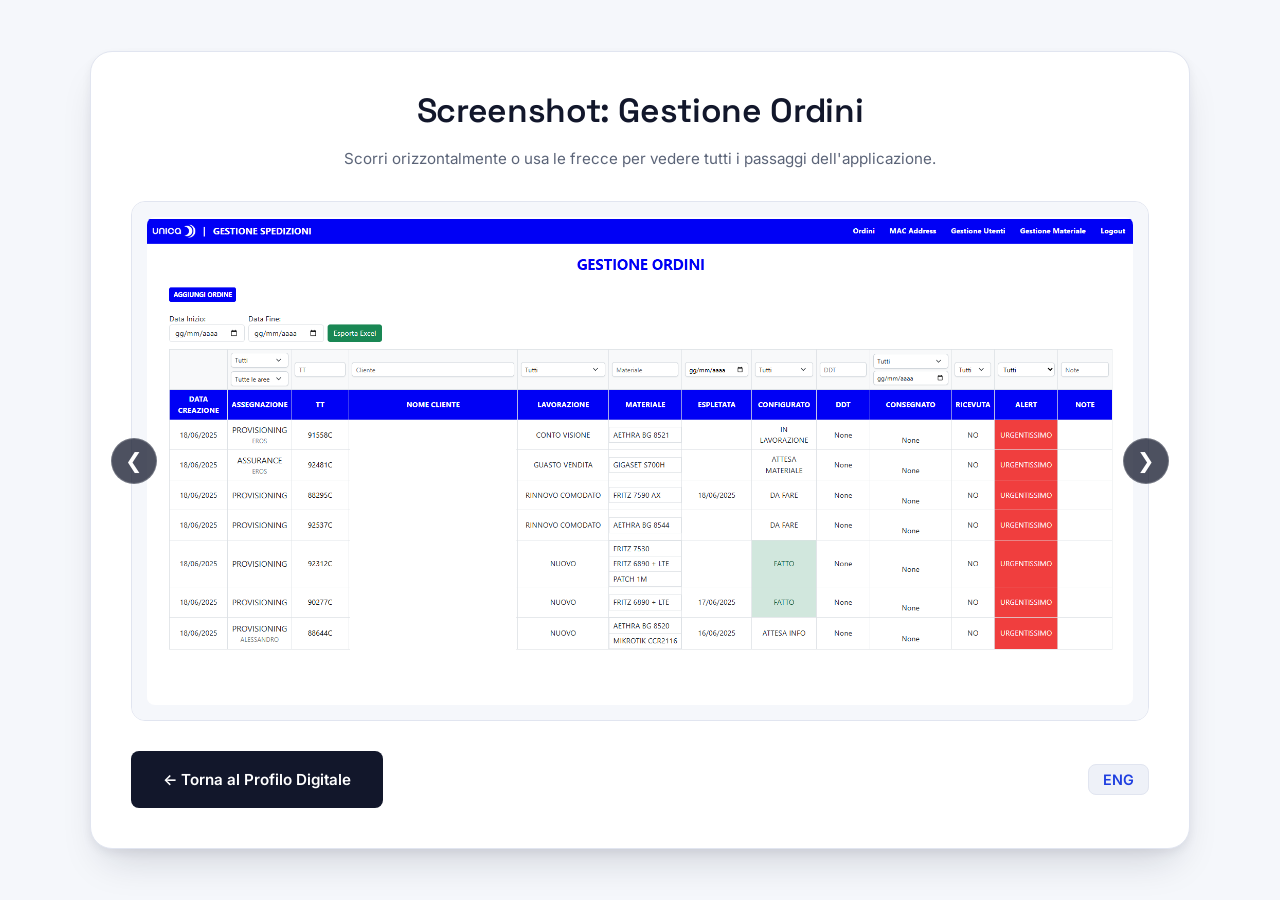
==== commit 01bc7217: "Modificato completamente sito" ====
--- a/progetto1-screenshots.html
+++ b/progetto1-screenshots.html
@@ -3,8 +3,10 @@
   <head>
     <meta charset="UTF-8" />
     <meta name="viewport" content="width=device-width, initial-scale=1.0" />
-    <title>Screenshot: Gestione Ordini</title>
+    <title>Screenshot: Gestione Ordini — Gabriel Parise</title>
     <link rel="icon" type="image/png" href="img/logo.jpeg" sizes="32x32" />
+    <link rel="preconnect" href="https://fonts.googleapis.com" />
+    <link rel="preconnect" href="https://fonts.gstatic.com" crossorigin />
     <link
       href="https://fonts.googleapis.com/css2?family=Space+Grotesk:wght@500;600;700&family=Inter:wght@400;500;600&display=swap"
       rel="stylesheet"
@@ -20,26 +22,112 @@
         min-height: 100vh;
         margin: 0;
         padding: 30px 15px;
-      }
+        transition:
+          background-color 0.3s ease,
+          color 0.3s ease;
+      }
+
       .lightbox-content-page {
         background-color: var(--surface);
         padding: 40px;
         border-radius: var(--radius-l);
-        max-width: 1200px;
-        width: 95%;
+        max-width: 1100px;
+        width: 100%;
         text-align: center;
         box-shadow: var(--shadow-card-hover);
         border: 1px solid var(--border);
-      }
+        transition:
+          background-color 0.3s ease,
+          border-color 0.3s ease;
+      }
+
+      .gallery-header h2 {
+        margin-bottom: 10px;
+      }
+
+      .gallery-header p {
+        color: var(--ink-muted);
+        margin-bottom: 30px;
+        font-size: 0.95em;
+      }
+
       .gallery-container {
         position: relative;
         margin-bottom: 30px;
       }
+
       .screenshot-gallery-modal {
-        height: 500px;
+        display: flex;
+        overflow-x: auto;
+        scroll-snap-type: x mandatory;
+        scroll-behavior: smooth;
+        gap: 20px;
+        height: 520px;
         border: 1px solid var(--border);
         border-radius: var(--radius-m);
-      }
+        background-color: var(--bg);
+        padding: 15px;
+        box-sizing: border-box;
+        -webkit-overflow-scrolling: touch;
+      }
+
+      /* Nasconde la scrollbar predefinita mantenendo lo scorrimento */
+      .screenshot-gallery-modal::-webkit-scrollbar {
+        height: 8px;
+      }
+      .screenshot-gallery-modal::-webkit-scrollbar-track {
+        background: var(--surface-alt);
+        border-radius: 4px;
+      }
+      .screenshot-gallery-modal::-webkit-scrollbar-thumb {
+        background: var(--border);
+        border-radius: 4px;
+      }
+
+      .gallery-image-modal {
+        flex: 0 0 100%;
+        width: 100%;
+        height: 100%;
+        object-fit: contain;
+        scroll-snap-align: center;
+        border-radius: var(--radius-s);
+        background-color: var(--surface);
+      }
+
+      .nav-button {
+        position: absolute;
+        top: 50%;
+        transform: translateY(-50%);
+        background-color: rgba(18, 23, 43, 0.75);
+        color: #ffffff;
+        border: 1px solid rgba(255, 255, 255, 0.2);
+        width: 46px;
+        height: 46px;
+        border-radius: 50%;
+        font-size: 1.3em;
+        cursor: pointer;
+        display: flex;
+        align-items: center;
+        justify-content: center;
+        transition:
+          background-color 0.2s ease,
+          transform 0.2s ease;
+        z-index: 10;
+      }
+
+      .nav-button:hover {
+        background-color: var(--accent);
+        transform: translateY(-50%) scale(1.08);
+      }
+
+      .nav-button.prev {
+        left: -20px;
+      }
+
+      .nav-button.next {
+        right: -20px;
+      }
+
       .page-actions {
         display: flex;
         justify-content: space-between;
@@ -48,26 +136,47 @@
         flex-wrap: wrap;
         gap: 15px;
       }
+
       @media (max-width: 768px) {
         .lightbox-content-page {
-          padding: 20px;
-        }
+          padding: 24px 16px;
+        }
+
         .screenshot-gallery-modal {
-          height: 250px;
-        }
+          height: 280px;
+          padding: 8px;
+        }
+
+        .nav-button {
+          width: 38px;
+          height: 38px;
+          font-size: 1em;
+        }
+
+        .nav-button.prev {
+          left: -10px;
+        }
+
+        .nav-button.next {
+          right: -10px;
+        }
+
         .page-actions {
           justify-content: center;
+          flex-direction: column-reverse;
         }
       }
     </style>
   </head>
   <body>
     <div class="lightbox-content-page">
-      <h2 data-lang-key="title">Screenshot: Gestione Ordini</h2>
-      <p data-lang-key="instructions">
-        Scorri orizzontalmente o usa le frecce per vedere tutti i passaggi
-        dell'applicazione.
-      </p>
+      <div class="gallery-header">
+        <h2 data-lang-key="title">Screenshot: Gestione Ordini</h2>
+        <p data-lang-key="instructions">
+          Scorri orizzontalmente o usa le frecce per vedere tutti i passaggi
+          dell'applicazione.
+        </p>
+      </div>
 
       <div class="gallery-container">
         <div class="screenshot-gallery-modal" id="galleryPage">
@@ -99,12 +208,14 @@
         <button
           class="nav-button prev"
           onclick="scrollGallery('galleryPage', -1)"
+          aria-label="Precedente"
         >
           &#10094;
         </button>
         <button
           class="nav-button next"
           onclick="scrollGallery('galleryPage', 1)"
+          aria-label="Successivo"
         >
           &#10095;
         </button>
@@ -112,13 +223,22 @@
 
       <div class="page-actions">
         <a href="index.html" class="cta-button" data-lang-key="return_button"
-          >Torna al Profilo Digitale</a
+          >← Torna al Profilo Digitale</a
         >
         <button id="lang-switcher" class="lang-button">ENG</button>
       </div>
     </div>
 
     <script>
+      // Sincronizzazione tema Dark/Light memorizzato
+      const savedTheme = localStorage.getItem("theme");
+      const prefersDark = window.matchMedia(
+        "(prefers-color-scheme: dark)",
+      ).matches;
+      if (savedTheme === "dark" || (!savedTheme && prefersDark)) {
+        document.documentElement.setAttribute("data-theme", "dark");
+      }
+
       function scrollGallery(galleryId, direction) {
         const gallery = document.getElementById(galleryId);
         if (!gallery) return;
@@ -134,7 +254,7 @@
           title: "Screenshot: Gestione Ordini",
           instructions:
             "Scorri orizzontalmente o usa le frecce per vedere tutti i passaggi dell'applicazione.",
-          return_button: "Torna al Profilo Digitale",
+          return_button: "← Torna al Profilo Digitale",
           alt_dashboard: "Gestione Ordini - Dashboard",
           alt_orders: "Gestione Ordini - Pagina Ordini",
           alt_export: "Gestione Ordini - Form Esportazione",
@@ -143,8 +263,8 @@
         en: {
           title: "Screenshots: Order Management",
           instructions:
-            "Scroll horizontally to see all application steps or use the arrows.",
-          return_button: "Return to Digital Profile",
+            "Scroll horizontally or use the arrows to view all application steps.",
+          return_button: "← Return to Digital Profile",
           alt_dashboard: "Order Management - Dashboard",
           alt_orders: "Order Management - Orders Page",
           alt_export: "Order Management - Export Form",
--- a/style.css
+++ b/style.css
@@ -27,13 +27,33 @@
   --shadow-glow: 0 0 40px -10px var(--accent);
 }
 
+/* ==========================================================
+   DARK THEME PALETTE
+   ========================================================== */
+[data-theme="dark"] {
+  --bg: #0d111c;
+  --surface: #161b2c;
+  --surface-alt: #1f263e;
+  --ink: #f0f4fc;
+  --ink-muted: #9aa5be;
+  --border: #283049;
+
+  --accent: #4f6eff;
+  --accent-ink: #708aff;
+  --accent-2: #00e0c3;
+
+  --shadow-card:
+    0 1px 3px rgba(0, 0, 0, 0.4), 0 12px 28px -10px rgba(0, 0, 0, 0.5);
+  --shadow-card-hover:
+    0 4px 14px rgba(0, 0, 0, 0.5), 0 20px 38px -12px rgba(0, 0, 0, 0.7);
+}
+
 * {
   box-sizing: border-box;
 }
 
 html {
   scroll-behavior: smooth;
-  /* RIMOSSO OVERFLOW-X HIDDEN - PERMETTE ALLA NAVBAR DI ESSERE STICKY */
 }
 
 body {
@@ -44,7 +64,6 @@
   color: var(--ink);
   line-height: 1.65;
   -webkit-font-smoothing: antialiased;
-  /* AGGIUNTO OVERFLOW-X CLIP - BLOCCA LO SCROLL ORIZZONTALE MA NON ROMPE LA NAVBAR */
   overflow-x: clip;
 }
 
@@ -76,7 +95,7 @@
 }
 
 /* ==========================================================
-   HEADER (Ora rimarrà sempre in alto)
+   HEADER
    ========================================================== */
 header {
   background-color: rgba(245, 247, 251, 0.85);
@@ -87,7 +106,13 @@
   position: sticky;
   top: 0;
   z-index: 1000;
-  transition: box-shadow 0.3s ease;
+  transition:
+    background-color 0.3s ease,
+    border-color 0.3s ease;
+}
+
+[data-theme="dark"] header {
+  background-color: rgba(13, 17, 28, 0.85);
 }
 
 .header-inner {
@@ -154,6 +179,51 @@
   background-color: var(--accent);
   color: var(--surface);
   transform: translateY(-1px);
+}
+
+/* ==========================================================
+   THEME TOGGLE BUTTON (SVG)
+   ========================================================== */
+.theme-toggle-btn {
+  background: var(--surface-alt);
+  border: 1px solid var(--border);
+  color: var(--ink);
+  padding: 6px 10px;
+  border-radius: var(--radius-s);
+  cursor: pointer;
+  margin-left: 12px;
+  transition: all 0.2s ease;
+  display: inline-flex;
+  align-items: center;
+  justify-content: center;
+  width: 38px;
+  height: 34px;
+}
+
+.theme-toggle-btn:hover {
+  border-color: var(--accent);
+  transform: translateY(-1px);
+}
+
+.theme-icon {
+  width: 18px;
+  height: 18px;
+  fill: var(--ink);
+  transition: fill 0.2s ease;
+}
+
+.icon-sun {
+  display: none;
+}
+.icon-moon {
+  display: block;
+}
+
+[data-theme="dark"] .icon-sun {
+  display: block;
+}
+[data-theme="dark"] .icon-moon {
+  display: none;
 }
 
 /* ==========================================================
@@ -262,7 +332,7 @@
 .hero-actions {
   display: flex;
   align-items: center;
-  gap: 20px; /* Ridotto leggermente per far spazio al secondo bottone */
+  gap: 20px;
   flex-wrap: wrap;
 }
 
@@ -288,7 +358,6 @@
   border-color: var(--accent);
 }
 
-/* --- BOTTONI (Principale e CV) --- */
 .cta-button {
   display: inline-block;
   background-color: var(--ink);
@@ -314,7 +383,6 @@
   box-shadow: var(--shadow-glow);
 }
 
-/* Stile per il bottone del CV (Secondario) */
 .cv-button {
   background-color: transparent;
   color: var(--ink);
@@ -328,27 +396,30 @@
   box-shadow: var(--shadow-card-hover);
 }
 
+/* ==========================================================
+   STACK 3D ANIMATO
+   ========================================================== */
 .hero-visual {
   perspective: 1400px;
   height: 420px;
   display: flex;
   align-items: center;
   justify-content: center;
+  cursor: pointer;
 }
 
 .stack-scene {
   position: relative;
-  width: 260px;
-  height: 260px;
+  width: 280px;
+  height: 280px;
   transform-style: preserve-3d;
   transform: rotateX(18deg) rotateY(-28deg);
-  transition: transform 1s cubic-bezier(0.165, 0.84, 0.44, 1);
 }
 
 .stack-layer {
   position: absolute;
   left: 0;
-  width: 260px;
+  width: 280px;
   height: 84px;
   border-radius: var(--radius-m);
   display: flex;
@@ -364,6 +435,17 @@
   transform: translateZ(var(--tz-hover, 0));
 }
 
+.layer-content {
+  display: flex;
+  align-items: center;
+  justify-content: space-between;
+}
+
+.layer-texts {
+  display: flex;
+  flex-direction: column;
+}
+
 .layer-label,
 .layer-detail {
   color: #ffffff;
@@ -379,29 +461,153 @@
   margin-top: 3px;
 }
 
+.layer-icon {
+  width: 28px;
+  height: 28px;
+  fill: currentColor;
+  color: rgba(255, 255, 255, 0.85);
+  flex-shrink: 0;
+  transition: transform 0.3s ease;
+}
+
+.stack-scene:hover .layer-icon {
+  transform: scale(1.1);
+}
+
 .layer-network {
   top: 0px;
   transform: translateZ(90px);
   background: linear-gradient(135deg, #12172b, #262d4a);
-  --tz-hover: 110px;
+  --tz-hover: 120px;
 }
 .layer-database {
-  top: 60px;
+  top: 65px;
   transform: translateZ(30px);
   background: linear-gradient(135deg, #1f3fe0, #3355ff);
-  --tz-hover: 50px;
+  --tz-hover: 55px;
 }
 .layer-backend {
-  top: 120px;
+  top: 130px;
   transform: translateZ(-30px);
   background: linear-gradient(135deg, #3355ff, #5c78ff);
   --tz-hover: -10px;
 }
 .layer-frontend {
-  top: 180px;
+  top: 195px;
   transform: translateZ(-90px);
   background: linear-gradient(135deg, #00a892, #00c2a8);
-  --tz-hover: -70px;
+  --tz-hover: -75px;
+}
+
+/* ==========================================================
+   TERMINALE INTERATTIVO
+   ========================================================== */
+.terminal-section {
+  padding: 80px 0;
+  background-color: var(--surface);
+  border-top: 1px solid var(--border);
+  border-bottom: 1px solid var(--border);
+}
+
+.terminal-window {
+  max-width: 800px;
+  margin: 0 auto;
+  background: #0f1422;
+  border: 1px solid #232b45;
+  border-radius: 12px;
+  box-shadow: 0 20px 45px -15px rgba(0, 0, 0, 0.5);
+  overflow: hidden;
+  font-family: "SF Mono", "Fira Code", monospace, sans-serif;
+}
+
+.terminal-header {
+  background: #181f33;
+  padding: 12px 16px;
+  display: flex;
+  align-items: center;
+  border-bottom: 1px solid #232b45;
+}
+
+.terminal-buttons {
+  display: flex;
+  gap: 8px;
+}
+
+.term-dot {
+  width: 12px;
+  height: 12px;
+  border-radius: 50%;
+  display: inline-block;
+}
+
+.term-red {
+  background: #ff5f56;
+}
+.term-yellow {
+  background: #ffbd2e;
+}
+.term-green {
+  background: #27c93f;
+}
+
+.terminal-title {
+  color: #7986a3;
+  font-size: 0.85em;
+  margin: 0 auto;
+  font-weight: 500;
+  transform: translateX(-24px);
+}
+
+.terminal-body {
+  padding: 20px;
+  min-height: 260px;
+  max-height: 380px;
+  overflow-y: auto;
+  font-size: 0.9em;
+  color: #c9d4ea;
+  line-height: 1.6;
+}
+
+.terminal-history {
+  display: flex;
+  flex-direction: column;
+  gap: 8px;
+}
+
+.term-output-line {
+  white-space: pre-wrap;
+  word-break: break-word;
+}
+
+.term-prompt-line {
+  color: #38bdf8;
+  font-weight: 600;
+}
+
+.term-command {
+  color: #f1f5f9;
+}
+
+.terminal-input-row {
+  display: flex;
+  align-items: center;
+  margin-top: 10px;
+}
+
+.terminal-input-row .term-prompt {
+  color: #38bdf8;
+  font-weight: 600;
+  margin-right: 8px;
+}
+
+.terminal-input {
+  background: transparent;
+  border: none;
+  outline: none;
+  color: #00e0c3;
+  font-family: inherit;
+  font-size: 1em;
+  flex: 1;
 }
 
 /* ==========================================================
@@ -419,19 +625,23 @@
   color: var(--ink-muted);
   max-width: 62ch;
 }
+
 .about-text p:last-child {
   margin-bottom: 0;
 }
+
 .about-facts {
   display: grid;
   gap: 22px;
   border-left: 1px solid var(--border);
   padding-left: 32px;
 }
+
 .fact {
   display: flex;
   flex-direction: column;
 }
+
 .fact-number {
   font-family: var(--font-display);
   font-size: 2em;
@@ -439,6 +649,7 @@
   color: var(--accent-ink);
   line-height: 1;
 }
+
 .fact-label {
   color: var(--ink-muted);
   font-size: 0.9em;
@@ -455,6 +666,7 @@
   padding-left: 34px;
   border-left: 2px solid var(--border);
 }
+
 .timeline-item {
   position: relative;
   padding-bottom: 32px;
@@ -462,6 +674,7 @@
   background-color: transparent;
   border-radius: var(--radius-m);
 }
+
 .timeline-item:last-child {
   padding-bottom: 20px;
 }
@@ -477,6 +690,7 @@
   border: 3px solid var(--accent);
   transition: transform 0.3s ease;
 }
+
 .timeline-item:hover .timeline-marker {
   transform: scale(1.3);
 }
@@ -491,38 +705,46 @@
   border-radius: 100px;
   margin-bottom: 10px;
 }
+
 .timeline-body {
   padding: 0 20px;
 }
+
 .timeline-body h3 {
   font-size: 1.3em;
   font-weight: 600;
   margin-bottom: 4px;
 }
+
 .timeline-body .meta {
   color: var(--ink-muted);
   font-size: 0.92em;
   font-style: normal;
   margin: 0 0 14px;
 }
+
 .timeline-body p {
   color: var(--ink-muted);
   margin: 0;
   max-width: 62ch;
 }
+
 .timeline-body ul {
   list-style: none;
   padding: 0;
   margin: 0;
   color: var(--ink-muted);
 }
+
 .timeline-body li {
   padding: 6px 0;
   transition: color 0.2s ease;
 }
+
 .timeline-body li:hover {
   color: var(--ink);
 }
+
 .timeline-body li::before {
   content: "→";
   color: var(--accent);
@@ -537,6 +759,7 @@
 .portfolio {
   background-color: var(--surface);
 }
+
 .skills-grid {
   display: grid;
   grid-template-columns: 1fr 1fr;
@@ -553,10 +776,12 @@
     transform 0.3s ease,
     box-shadow 0.3s ease;
 }
+
 .skill-category:hover {
   transform: translateY(-5px);
   box-shadow: var(--shadow-card-hover);
 }
+
 .skill-category h3 {
   font-size: 1.1em;
   font-weight: 600;
@@ -568,6 +793,7 @@
   flex-wrap: wrap;
   gap: 10px;
 }
+
 .tag {
   background: var(--surface);
   border: 1px solid var(--border);
@@ -580,6 +806,7 @@
     background-color 0.2s ease,
     color 0.2s ease;
 }
+
 .tag:hover {
   background-color: var(--accent-ink);
   color: var(--surface);
@@ -590,6 +817,7 @@
   justify-content: center;
   gap: 28px;
 }
+
 .project-card {
   background-color: var(--surface);
   border: 1px solid var(--border);
@@ -601,6 +829,7 @@
     box-shadow 0.3s ease;
   max-width: 500px;
 }
+
 .project-card:hover {
   transform: translateY(-5px);
   box-shadow: var(--shadow-card-hover);
@@ -611,24 +840,27 @@
   font-size: 0.78em;
   font-weight: 600;
   color: var(--accent-2);
-  text-transform: none;
   margin-bottom: 12px;
 }
+
 .project-card h3 {
   font-size: 1.2em;
   font-weight: 600;
   margin-bottom: 12px;
 }
+
 .project-card p {
   color: var(--ink-muted);
   margin: 0 0 18px;
 }
+
 .lightbox-trigger {
   color: var(--accent-ink);
   font-weight: 600;
   font-size: 0.92em;
   transition: color 0.2s ease;
 }
+
 .lightbox-trigger:hover {
   color: var(--ink);
 }
@@ -639,6 +871,7 @@
 .contact {
   background-color: var(--bg);
 }
+
 .contact-card {
   max-width: 560px;
   margin: 0 auto;
@@ -649,6 +882,7 @@
   text-align: center;
   box-shadow: var(--shadow-card);
 }
+
 .contact-card > p {
   color: var(--ink-muted);
   margin-bottom: 34px;
@@ -659,6 +893,7 @@
   flex-direction: column;
   text-align: left;
 }
+
 .contact input[type="text"],
 .contact input[type="email"],
 .contact textarea {
@@ -674,22 +909,26 @@
     border-color 0.2s ease,
     box-shadow 0.2s ease;
 }
+
 .contact textarea {
   resize: none;
   overflow-y: hidden;
   min-height: 80px;
 }
+
 .contact input:focus,
 .contact textarea:focus {
   border-color: var(--accent);
   outline: none;
   box-shadow: 0 0 0 3px rgba(51, 85, 255, 0.15);
 }
+
 .contact input::placeholder,
 .contact textarea::placeholder {
   color: var(--ink-muted);
   opacity: 1;
 }
+
 .contact .cta-button {
   align-self: flex-start;
 }
@@ -702,11 +941,13 @@
   font-size: 0.9em;
   color: var(--ink-muted);
 }
+
 footer a {
   color: var(--accent-ink);
   font-weight: 500;
   transition: color 0.2s ease;
 }
+
 footer a:hover {
   color: var(--ink);
 }
@@ -739,87 +980,21 @@
     background-color 0.2s ease;
   z-index: 1000;
 }
+
 .back-to-top-btn.visible {
   opacity: 1;
   visibility: visible;
   transform: translateY(0);
 }
+
 .back-to-top-btn:hover {
   background-color: var(--accent-ink);
   transform: translateY(-2px);
 }
 
-.screenshot-gallery-modal {
-  position: relative;
-  display: flex;
-  overflow-x: scroll;
-  overflow-y: hidden;
-  width: 100%;
-  scroll-snap-type: x mandatory;
-}
-.gallery-image-modal {
-  flex-shrink: 0;
-  width: 100%;
-  height: 100%;
-  object-fit: contain;
-  scroll-snap-align: start;
-}
-.screenshot-gallery-modal::-webkit-scrollbar {
-  display: none;
-}
-.screenshot-gallery-modal {
-  -ms-overflow-style: none;
-  scrollbar-width: none;
-}
-.nav-button {
-  position: absolute;
-  top: 50%;
-  transform: translateY(-50%);
-  background: rgba(18, 23, 43, 0.55);
-  color: #ffffff;
-  border: none;
-  padding: 10px;
-  cursor: pointer;
-  font-size: 1.5em;
-  z-index: 10;
-  transition: background 0.3s ease;
-  border-radius: 50%;
-  width: 50px;
-  height: 50px;
-  display: flex;
-  justify-content: center;
-  align-items: center;
-}
-.nav-button:hover {
-  background: var(--accent);
-}
-.nav-button.prev {
-  left: 10px;
-}
-.nav-button.next {
-  right: 10px;
-}
-
-/* ==========================================================
-   PREFERENCES & RESPONSIVE
-   ========================================================== */
-a:focus-visible,
-button:focus-visible,
-input:focus-visible,
-textarea:focus-visible {
-  outline: 2px solid var(--accent);
-  outline-offset: 2px;
-}
-
-@media (prefers-reduced-motion: reduce) {
-  * {
-    animation: none !important;
-    transition: none !important;
-  }
-  .stack-scene {
-    transform: rotateX(18deg) rotateY(-28deg);
-  }
-}
+/* ==========================================================
+   RESPONSIVE
+   ========================================================== */
 @media (max-width: 1024px) {
   .hero-grid {
     grid-template-columns: 1fr;
@@ -827,7 +1002,7 @@
   }
   .hero-content {
     max-width: 100%;
-    order: 2;
+    order: 1;
   }
   .hero-lead {
     margin-left: auto;
@@ -838,8 +1013,8 @@
   }
   .hero-visual {
     height: 340px;
-    order: 1;
-    margin-bottom: 40px;
+    order: 2;
+    margin-top: 20px;
   }
   .about-grid {
     grid-template-columns: 1fr;
@@ -853,6 +1028,7 @@
     text-align: center;
   }
 }
+
 @media (max-width: 768px) {
   h2 {
     font-size: 1.7em;
@@ -897,15 +1073,4 @@
     bottom: 15px;
     right: 15px;
   }
-  .nav-button {
-    width: 40px;
-    height: 40px;
-    font-size: 1.2em;
-  }
-  .nav-button.prev {
-    left: 5px;
-  }
-  .nav-button.next {
-    right: 5px;
-  }
-}
+}
